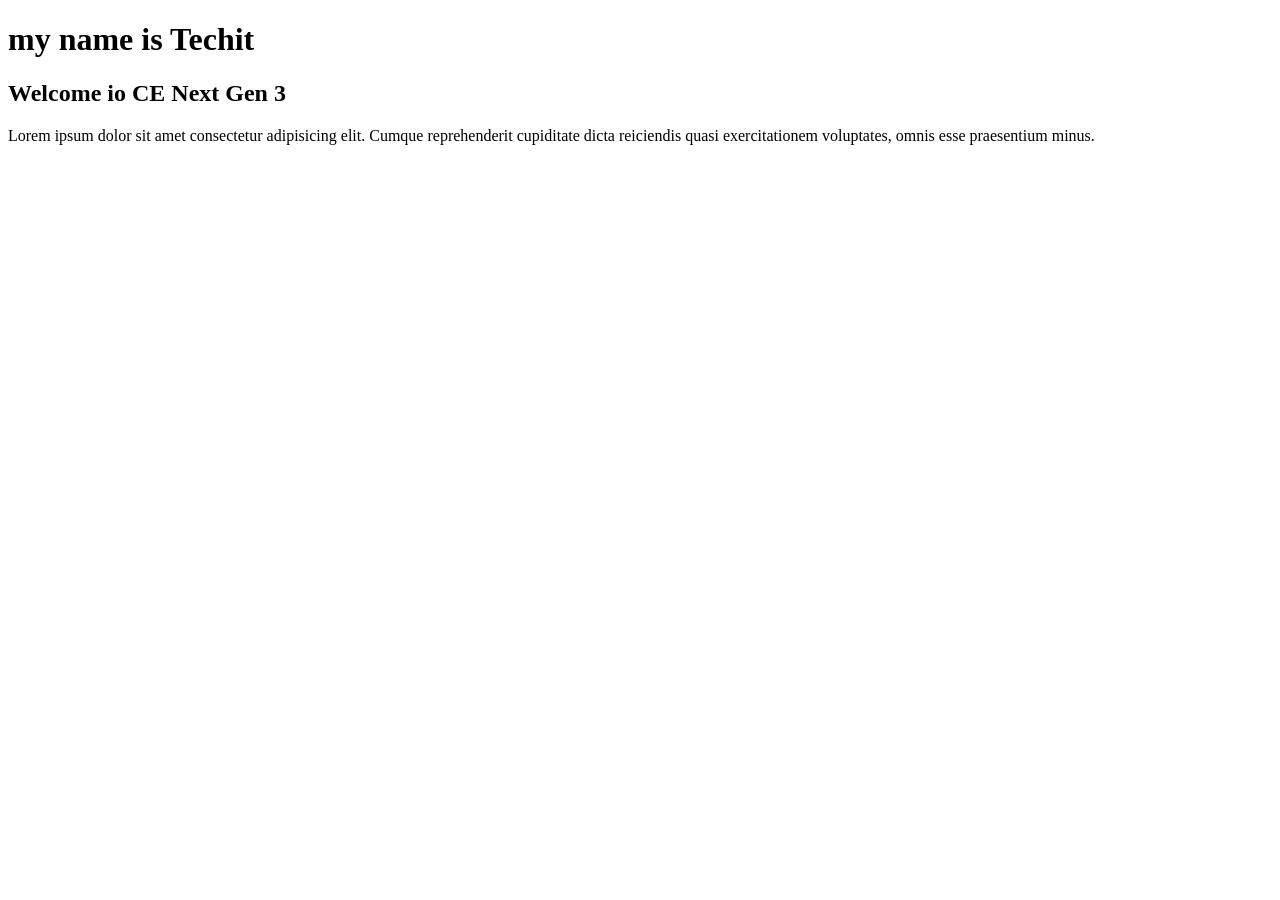
==== index.html @ 09508966 "first commit" ====
<!DOCTYPE html>
<html lang="en">
<head>
    <meta charset="UTF-8">
    <meta name="viewport" content="width=device-width, initial-scale=1.0">
    <title>Document</title>
</head>
<body>
    <h1> my name is Techit</h1>
    <h2> Welcome io CE Next Gen 3</h2>
    <p>Lorem ipsum dolor sit amet consectetur adipisicing elit. Cumque reprehenderit cupiditate dicta reiciendis quasi exercitationem voluptates, omnis esse praesentium minus.</p>
</body>
</html>
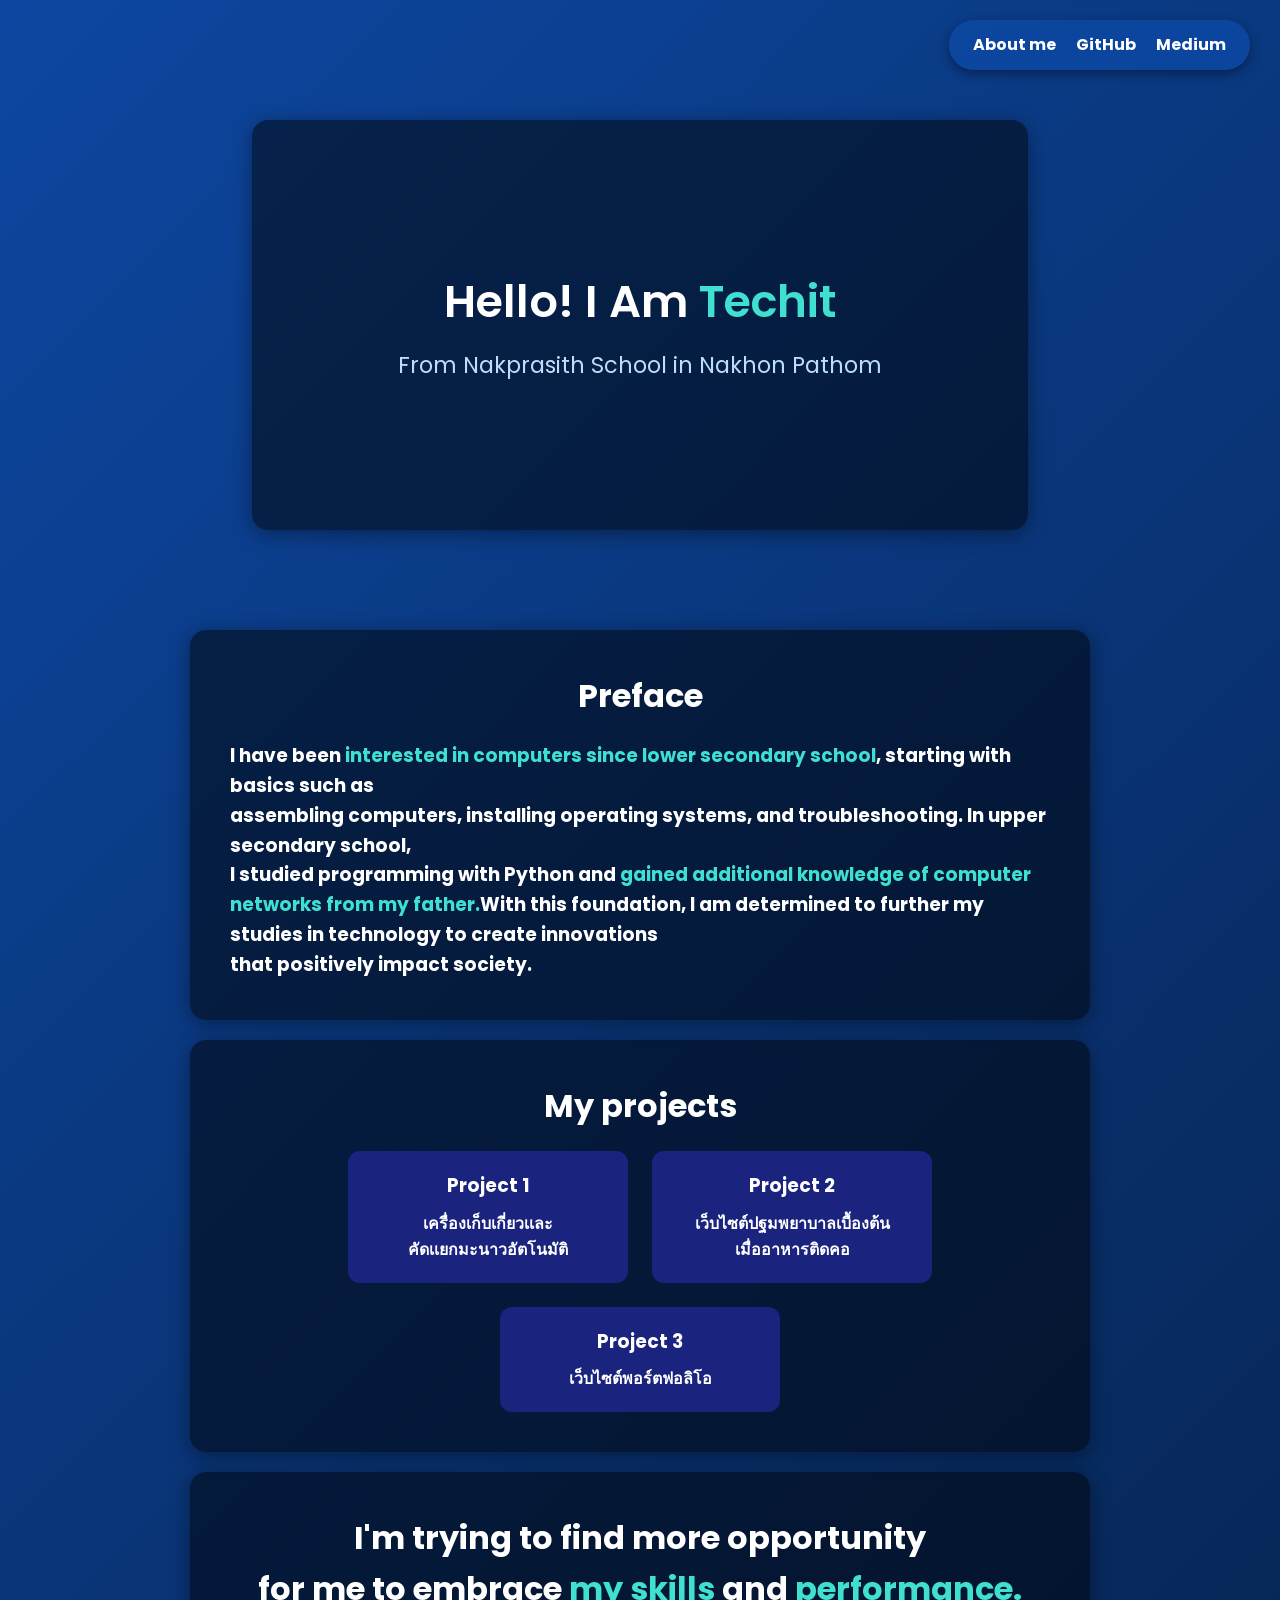
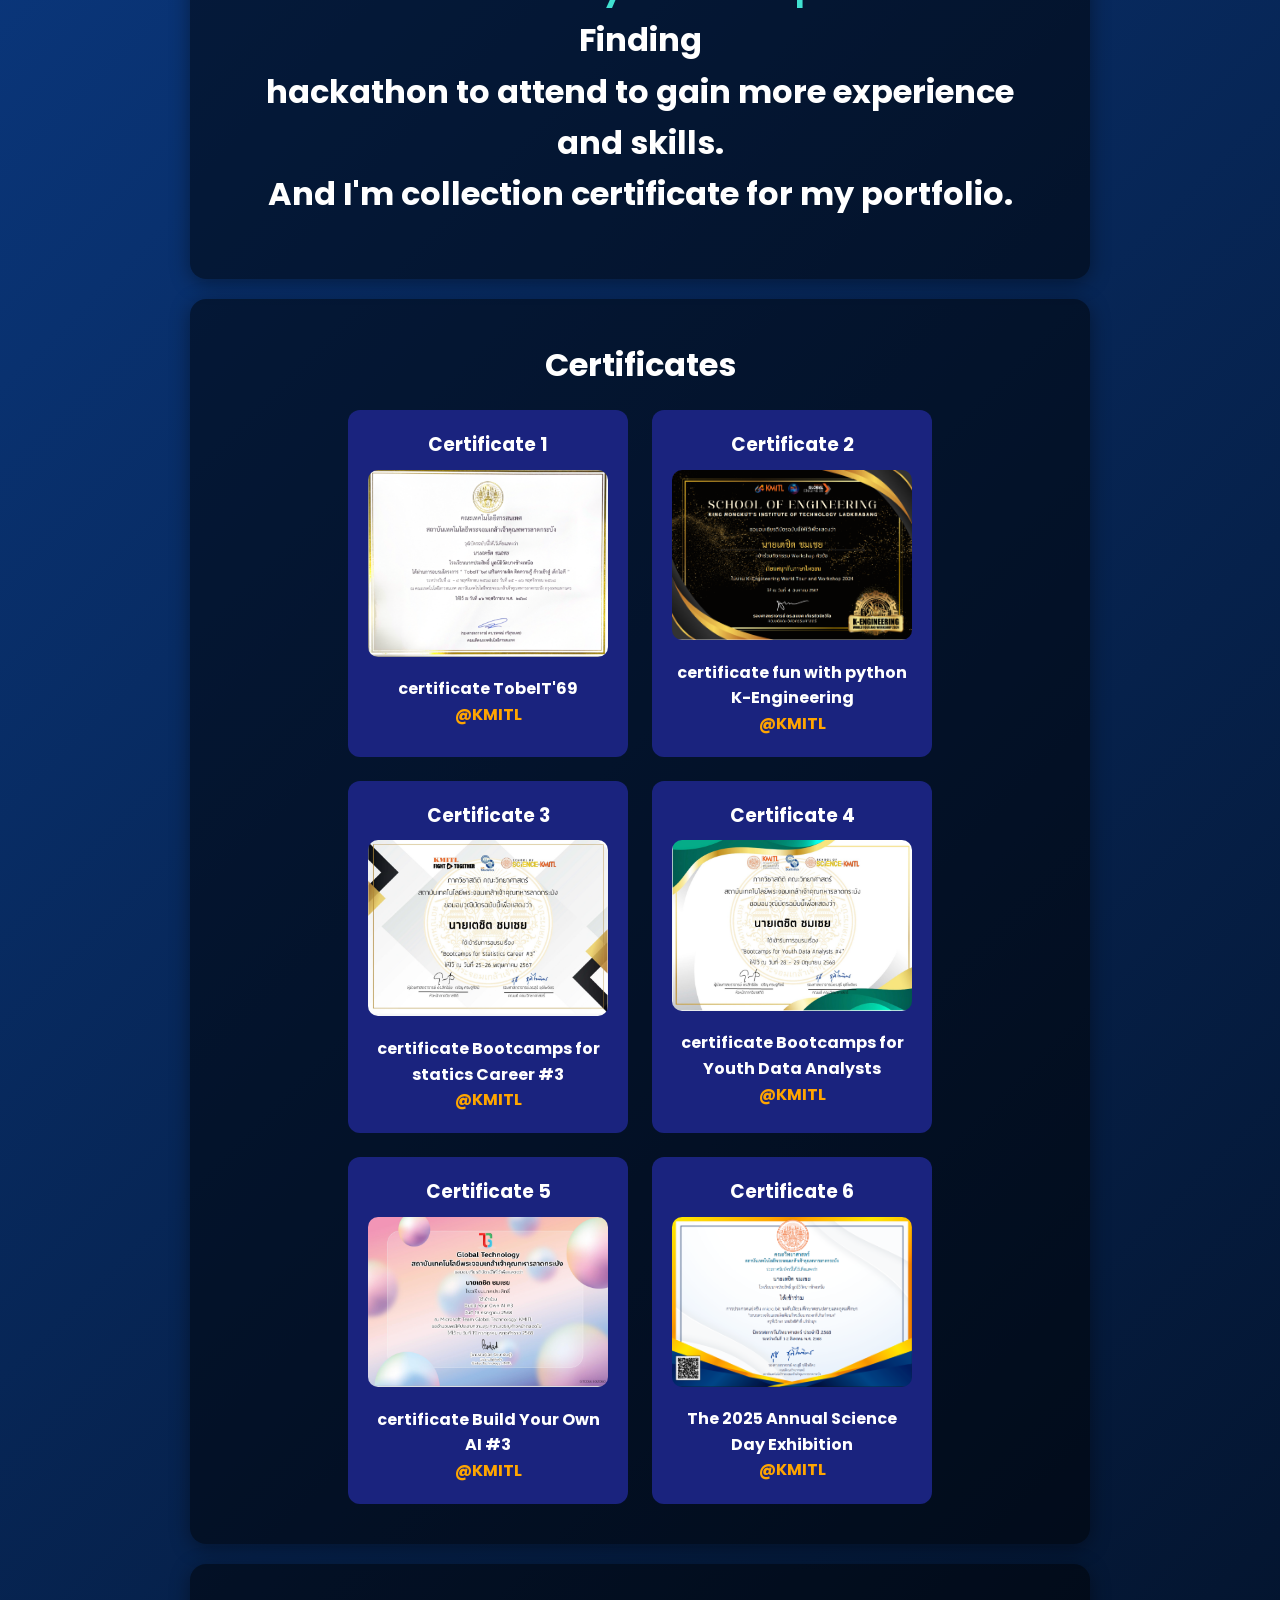
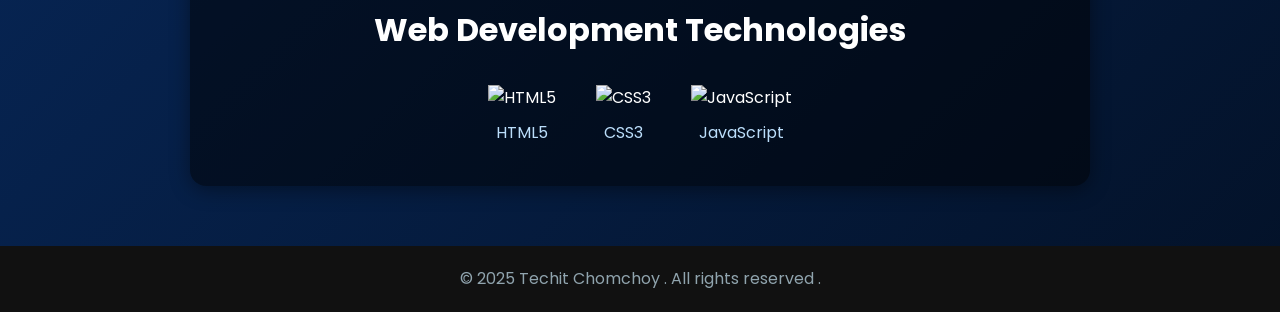
==== commit 4dc844f5: "first commit" ====
--- a/index.html
+++ b/index.html
@@ -1,13 +1,126 @@
 <!DOCTYPE html>
-<html lang="en">
+<html lang="th">
 <head>
-    <meta charset="UTF-8">
-    <meta name="viewport" content="width=device-width, initial-scale=1.0">
-    <title>Document</title>
+  <meta charset="UTF-8" />
+  <meta name="viewport" content="width=device-width, initial-scale=1" />
+  <title>Portfolio - Techit</title>
+  <link href="https://fonts.googleapis.com/css2?family=Poppins:wght@300;400;600&display=swap" rel="stylesheet" />
+  <link rel="stylesheet" href="./style.css" />
 </head>
 <body>
-    <h1> my name is Techit</h1>
-    <h2> Welcome io CE Next Gen 3</h2>
-    <p>Lorem ipsum dolor sit amet consectetur adipisicing elit. Cumque reprehenderit cupiditate dicta reiciendis quasi exercitationem voluptates, omnis esse praesentium minus.</p>
+
+  <nav class="top-bar">
+    <a href="detail.html">About me</a>
+    <a href="https://github.com/radar232604" target="_blank" rel="noopener noreferrer">GitHub</a>
+    <a href="https://medium.com/@techitchomchoy" target="_blank" rel="noopener noreferrer">Medium</a>
+  </nav>
+
+  <header class="hero-clean">
+    <div class="hero-container">
+      <h1>Hello! I Am <span style="color: turquoise;">Techit</span></h1>
+      <p>From Nakprasith School in Nakhon Pathom</p>
+    </div>
+  </header>
+
+  <main>
+    <section id="about-me" class="section-box">
+      <h2>Preface</h2>
+      <h3>
+        I have been <span style="color: turquoise;">interested in computers since lower secondary school</span>, starting with basics such as <br> assembling computers, installing operating systems, and troubleshooting.
+        In upper secondary school,<br>I studied programming with Python and <span style="color: turquoise;">gained additional knowledge of computer networks from my father.</span>With this foundation, I am determined to further my studies in technology to create innovations <br>that positively impact society.
+      </h3>
+    </section>
+
+    <section id="projects" class="section-box">
+      <h1>My projects</h1>
+      <div class="projects-grid">
+        <div class="project-card">
+            <h3>Project 1</h3>
+            <h4>เครื่องเก็บเกี่ยวเเละ<br />คัดเเยกมะนาวอัตโนมัติ</h4>
+          <a href="project1.html" class="btn-back"></a>
+        </div>
+        <div class="project-card">
+            <h3>Project 2</h3>
+            <h4>เว็บไซต์ปฐมพยาบาลเบื้องต้น<br>เมื่ออาหารติดคอ</h4>
+          <a href="project2.html" class="btn-back"></a>
+        </div>
+        <div class="project-card">
+            <h3>Project 3</h3>
+            <h4>เว็บไซต์พอร์ตฟอลิโอ</h4>
+          <a href="project3.html" class="btn-back"></a>
+        </div>
+      </div>
+    </section>
+
+    <section id="skills" class="section-box">
+        <h2>I'm trying to find more opportunity <br> for me to embrace <span style="color: turquoise;">my skills</span> and <span style="color: turquoise;">performance.
+        </span> Finding <br> hackathon to attend to gain more experience and skills.<br> And I'm collection certificate for my portfolio.</h2>
+    </section>
+
+    <section id="certificates" class="section-box">
+        <h1>Certificates</h1>
+        <div class="projects-grid">
+    
+        <div class="project-card">
+            <h3>Certificate 1</h3>
+            <img src="./photo/Screenshot 2568-12-06 at 15.37.51.png" class="btn-back">
+            <h4>certificate TobeIT'69 <br><span style="color:orange ;">@KMITL</span></h4>
+        </div>
+
+        <div class="project-card">
+            <h3>Certificate 2</h3>
+            <img src="./photo/Screenshot 2568-12-06 at 15.46.24.png" class="btn-back"></=>
+            <h4>certificate fun with python <br>K-Engineering<br><span style="color: orange;">@KMITL</span></h4>
+        </div>
+
+        <div class="project-card">
+            <h3>Certificate 3</h3>
+            <img src="./photo/Screenshot 2568-12-06 at 15.38.45.png" class="btn-back"></=>
+            <h4>certificate Bootcamps for statics Career #3 <br><span style="color: orange;">@KMITL</span></h4>
+        </div>
+
+        <div class="project-card">
+            <h3>Certificate 4</h3>
+            <img src="./photo/Screenshot 2568-12-06 at 15.39.05.png" class="btn-back"></=>
+            <h4>certificate Bootcamps for Youth Data Analysts<br><span style="color: orange;">@KMITL</span></h4>
+        </div>
+
+        <div class="project-card">
+            <h3>Certificate 5</h3>
+            <img src="./photo/Screenshot 2568-12-06 at 15.39.28.png" class="btn-back"></=>
+            <h4>certificate Build Your Own AI #3<br><span style="color: orange;">@KMITL</span></h4>
+        </div>
+
+        <div class="project-card">
+            <h3>Certificate 6</h3>
+            <img src="./photo/image.png" class="btn-back"></=>
+            <h4>The 2025 Annual Science Day Exhibition<br><span style="color: orange;">@KMITL</span></h4>  
+        </div>
+        </div>
+    </section>
+
+    <section id="technologies" class="section-box">
+      <h2>Web Development Technologies</h2>
+      <div class="tech-logos">
+        <div class="tech-item">
+          <img src="https://cdn.jsdelivr.net/gh/devicons/devicon/icons/html5/html5-original.svg" alt="HTML5" />
+          <p>HTML5</p>
+        </div>
+        <div class="tech-item">
+          <img src="https://cdn.jsdelivr.net/gh/devicons/devicon/icons/css3/css3-original.svg" alt="CSS3" />
+          <p>CSS3</p>
+        </div>
+        <div class="tech-item">
+          <img src="https://cdn.jsdelivr.net/gh/devicons/devicon/icons/javascript/javascript-original.svg" alt="JavaScript" />
+          <p>JavaScript</p>
+        </div>
+      </div>
+    </section>
+  </main>
+
+  <footer>
+    <p>&copy; 2025 Techit Chomchoy . All rights reserved .</p>
+  </footer>
+
 </body>
 </html>
--- a/style.css
+++ b/style.css
@@ -0,0 +1,480 @@
+* {
+  margin: 0;
+  padding: 0;
+  box-sizing: border-box;
+}
+
+body {
+  font-family: 'Poppins', sans-serif;
+  background: linear-gradient(-45deg, #0D47A1, #1A237E, #000000, #0D47A1);
+  background-size: 400% 400%;
+  animation: gradientBG 20s ease infinite;
+  color: white;
+  line-height: 1.6;
+}
+
+@keyframes gradientBG {
+  0% { background-position: 0% 50%; }
+  50% { background-position: 100% 50%; }
+  100% { background-position: 0% 50%; }
+}
+
+.top-bar {
+  position: fixed;
+  top: 20px;
+  right: 30px;
+  background: rgba(13, 71, 161, 0.9);
+  padding: 12px 24px;
+  border-radius: 30px;
+  box-shadow: 0 4px 12px rgba(0, 0, 0, 0.4);
+  display: flex;
+  gap: 20px;
+  z-index: 999;
+}
+
+.top-bar a {
+  color: #fff;
+  text-decoration: none;
+  font-weight: bold;
+  transition: color 0.3s;
+}
+
+.top-bar a:hover {
+  color: #BBDEFB;
+}
+
+.hero-clean {
+  display: flex;
+  justify-content: center;
+  align-items: center;
+  padding: 100px 20px 60px;
+  text-align: center;
+}
+
+.hero-container {
+  background-color: rgba(0, 0, 0, 0.5);
+  padding: 146px;
+  border-radius: 16px;
+  max-width: 1200px;
+  margin: 20px auto;
+  box-shadow: 0 4px 20px rgba(0, 0, 0, 0.4);
+}
+
+.hero-clean h1 {
+  font-size: 2.8rem;
+  font-weight: 600;
+  margin-bottom: 10px;
+}
+
+.hero-clean p {
+  font-size: 1.4rem;
+  color: #BBDEFB;
+}
+
+.section-box {
+  background-color: rgba(0, 0, 0, 0.5);
+  padding: 40px;
+  border-radius: 16px;
+  max-width: 900px;
+  margin: 20px auto;
+  box-shadow: 0 4px 20px rgba(0, 0, 0, 0.4);
+}
+
+.section-box h2 {
+  text-align: center;
+  font-size: 2rem;
+  margin-bottom: 20px;
+}
+
+.projects-grid {
+  display: flex;
+  gap: 24px;
+  flex-wrap: wrap;
+  justify-content: center;
+  margin-top: 20px;
+}
+
+.project-card {
+  background-color: #1A237E;
+  padding: 20px;
+  border-radius: 12px;
+  width: 280px;
+  text-align: center;
+  transition: transform 0.3s, box-shadow 0.3s;
+}
+
+.project-card:hover {
+  transform: translateY(-5px);
+  box-shadow: 0 8px 20px rgba(0, 0, 0, 0.5);
+}
+
+.project-card img {
+  width: 100%;
+  height: auto;
+  border-radius: 10px;
+  margin-bottom: 12px;
+}
+
+.project-card h3 {
+  margin-bottom: 10px;
+}
+
+.tech-logos {
+  display: flex;
+  justify-content: center;
+  flex-wrap: wrap;
+  gap: 40px;
+  margin-top: 30px;
+}
+
+.tech-item {
+  text-align: center;
+  transition: transform 0.5s ease;
+}
+
+.tech-item img {
+  width: 60px;
+  height: 60px;
+  transition: transform 0.5s ease;
+}
+
+.tech-item:hover {
+  transform: scale(1.2) rotate(5deg);
+}
+
+.tech-item p {
+  margin-top: 10px;
+  color: #BBDEFB;
+}
+
+form {
+  display: flex;
+  flex-direction: column;
+  gap: 15px;
+  margin-top: 20px;
+}
+
+form label {
+  font-size: 0.95rem;
+  color: #BBDEFB;
+}
+
+input,
+textarea {
+  padding: 12px;
+  border-radius: 8px;
+  border: none;
+  background-color: #2c2c2c;
+  color: white;
+  font-size: 1rem;
+}
+
+textarea {
+  height: 120px;
+  resize: vertical;
+}
+
+button[type="submit"] {
+  background-color: #64B5F6;
+  border: none;
+  padding: 12px;
+  border-radius: 20px;
+  font-size: 1rem;
+  cursor: pointer;
+  transition: background-color 0.3s ease;
+}
+
+button[type="submit"]:hover {
+  background-color: #ffffff;
+  color: #0D47A1;
+}
+
+footer {
+  text-align: center;
+  padding: 20px;
+  background-color: #111;
+  color: #90A4AE;
+  margin-top: 60px;
+}
+
+* {
+  margin: 0;
+  padding: 0;
+  box-sizing: border-box;
+}
+
+body {
+  font-family: 'Poppins', sans-serif;
+  background: linear-gradient(-45deg, #0D47A1, #1A237E, #000000, #0D47A1);
+  background-size: 400% 400%;
+  animation: gradientBG 20s ease infinite;
+  color: white;
+  line-height: 1.6;
+}
+
+@keyframes gradientBG {
+  0% { background-position: 0% 50%; }
+  50% { background-position: 100% 50%; }
+  100% { background-position: 0% 50%; }
+}
+
+.top-bar {
+  position: fixed;
+  top: 20px;
+  right: 30px;
+  background: rgba(13, 71, 161, 0.9);
+  padding: 12px 24px;
+  border-radius: 30px;
+  box-shadow: 0 4px 12px rgba(0, 0, 0, 0.4);
+  display: flex;
+  gap: 20px;
+  z-index: 999;
+}
+
+.top-bar a {
+  color: #fff;
+  text-decoration: none;
+  font-weight: bold;
+  transition: color 0.3s;
+}
+
+.top-bar a:hover {
+  color: #BBDEFB;
+}
+
+.hero-clean {
+  display: flex;
+  justify-content: center;
+  align-items: center;
+  padding: 100px 20px 60px;
+  text-align: center;
+}
+
+.hero-container {
+  background-color: rgba(0, 0, 0, 0.5);
+  padding: 146px;
+  border-radius: 16px;
+  max-width: 1200px;
+  margin: 20px auto;
+  box-shadow: 0 4px 20px rgba(0, 0, 0, 0.4);
+}
+
+.hero-clean h1 {
+  font-size: 2.8rem;
+  font-weight: 600;
+  margin-bottom: 10px;
+}
+
+.hero-clean p {
+  font-size: 1.4rem;
+  color: #BBDEFB;
+}
+
+.section-box {
+  background-color: rgba(0, 0, 0, 0.5);
+  padding: 40px;
+  border-radius: 16px;
+  max-width: 900px;
+  margin: 20px auto;
+  box-shadow: 0 4px 20px rgba(0, 0, 0, 0.4);
+}
+
+.section-box h1 {
+  text-align: center;
+  font-size: 2rem;
+  margin-bottom: 20px;
+ }
+
+.projects-grid {
+  display: flex;
+  gap: 24px;
+  flex-wrap: wrap;
+  justify-content: center;
+  margin-top: 20px;
+}
+
+.project-card {
+  background-color: #1A237E;
+  padding: 20px;
+  border-radius: 12px;
+  width: 280px;
+  text-align: center;
+  transition: transform 0.3s, box-shadow 0.3s;
+}
+
+.project-card:hover {
+  transform: translateY(-5px);
+  box-shadow: 0 8px 20px rgba(0, 0, 0, 0.5);
+}
+
+.project-card img {
+  width: 100%;
+  height: auto;
+  border-radius: 10px;
+  margin-bottom: 12px;
+}
+
+.project-card h3 {
+  margin-bottom: 10px;
+  color: white;
+}
+
+.tech-logos {
+  display: flex;
+  justify-content: center;
+  flex-wrap: wrap;
+  gap: 40px;
+  margin-top: 30px;
+}
+
+.tech-item {
+  text-align: center;
+  transition: transform 0.5s ease;
+}
+
+.tech-item img {
+  width: 60px;
+  height: 60px;
+  transition: transform 0.5s ease;
+}
+
+.tech-item:hover {
+  transform: scale(1.2) rotate(5deg);
+}
+
+.tech-item p {
+  margin-top: 10px;
+  color: #BBDEFB;
+}
+
+form {
+  display: flex;
+  flex-direction: column;
+  gap: 15px;
+  margin-top: 20px;
+}
+
+form label {
+  font-size: 0.95rem;
+  color: #BBDEFB;
+}
+
+input,
+textarea {
+  padding: 12px;
+  border-radius: 8px;
+  border: none;
+  background-color: #2c2c2c;
+  color: white;
+  font-size: 1rem;
+}
+
+textarea {
+  height: 120px;
+  resize: vertical;
+}
+
+button[type="submit"] {
+  background-color: #64B5F6;
+  border: none;
+  padding: 12px;
+  border-radius: 20px;
+  font-size: 1rem;
+  cursor: pointer;
+  transition: background-color 0.3s ease;
+}
+
+button[type="submit"]:hover {
+  background-color: #ffffff;
+  color: #0D47A1;
+}
+
+footer {
+  text-align: center;
+  padding: 20px;
+  background-color: #111;
+  color: #90A4AE;
+  margin-top: 60px;
+}
+
+@media (max-width: 768px) {
+  .top-bar {
+    position: static;
+    justify-content: center;
+    flex-wrap: wrap;
+    margin: 10px auto;
+    padding: 10px 16px;
+  }
+
+  .hero-container {
+    padding: 40px 20px;
+  }
+
+  .hero-clean h1 {
+    font-size: 1.8rem;
+  }
+
+  .hero-clean p {
+    font-size: 1rem;
+  }
+
+  .section-box {
+    padding: 20px;
+    max-width: 95%;
+  }
+
+  .projects-grid {
+    flex-direction: column;
+    align-items: center;
+  }
+
+  .project-card {
+    width: 100%;
+    max-width: 340px;
+  }
+
+  .tech-logos {
+    gap: 20px;
+  }
+}
+
+@media (min-width: 1400px) {
+  .hero-container {
+    max-width: 1400px;
+    padding: 180px 120px;
+  }
+
+  .section-box {
+    max-width: 1100px;
+  }
+
+  .project-card {
+    width: 320px;
+  }
+
+  .cert-grid {
+    display: grid;
+    grid-template-columns: repeat(3, 1fr);
+    gap: 24px;
+    margin-top: 20px;
+    justify-items: center;
+  }
+
+  @media (max-width: 600px) {
+    .cert-grid {
+      grid-template-columns: 1fr;
+    }
+  }
+
+  @media (min-width: 601px) and (max-width: 1199px) {
+    .cert-grid {
+      grid-template-columns: repeat(2, 1fr);
+    }
+}
+
+  @media (min-width: 1200px) {
+    .cert-grid {
+      grid-template-columns: repeat(3, 1fr);
+  }
+}
+}
